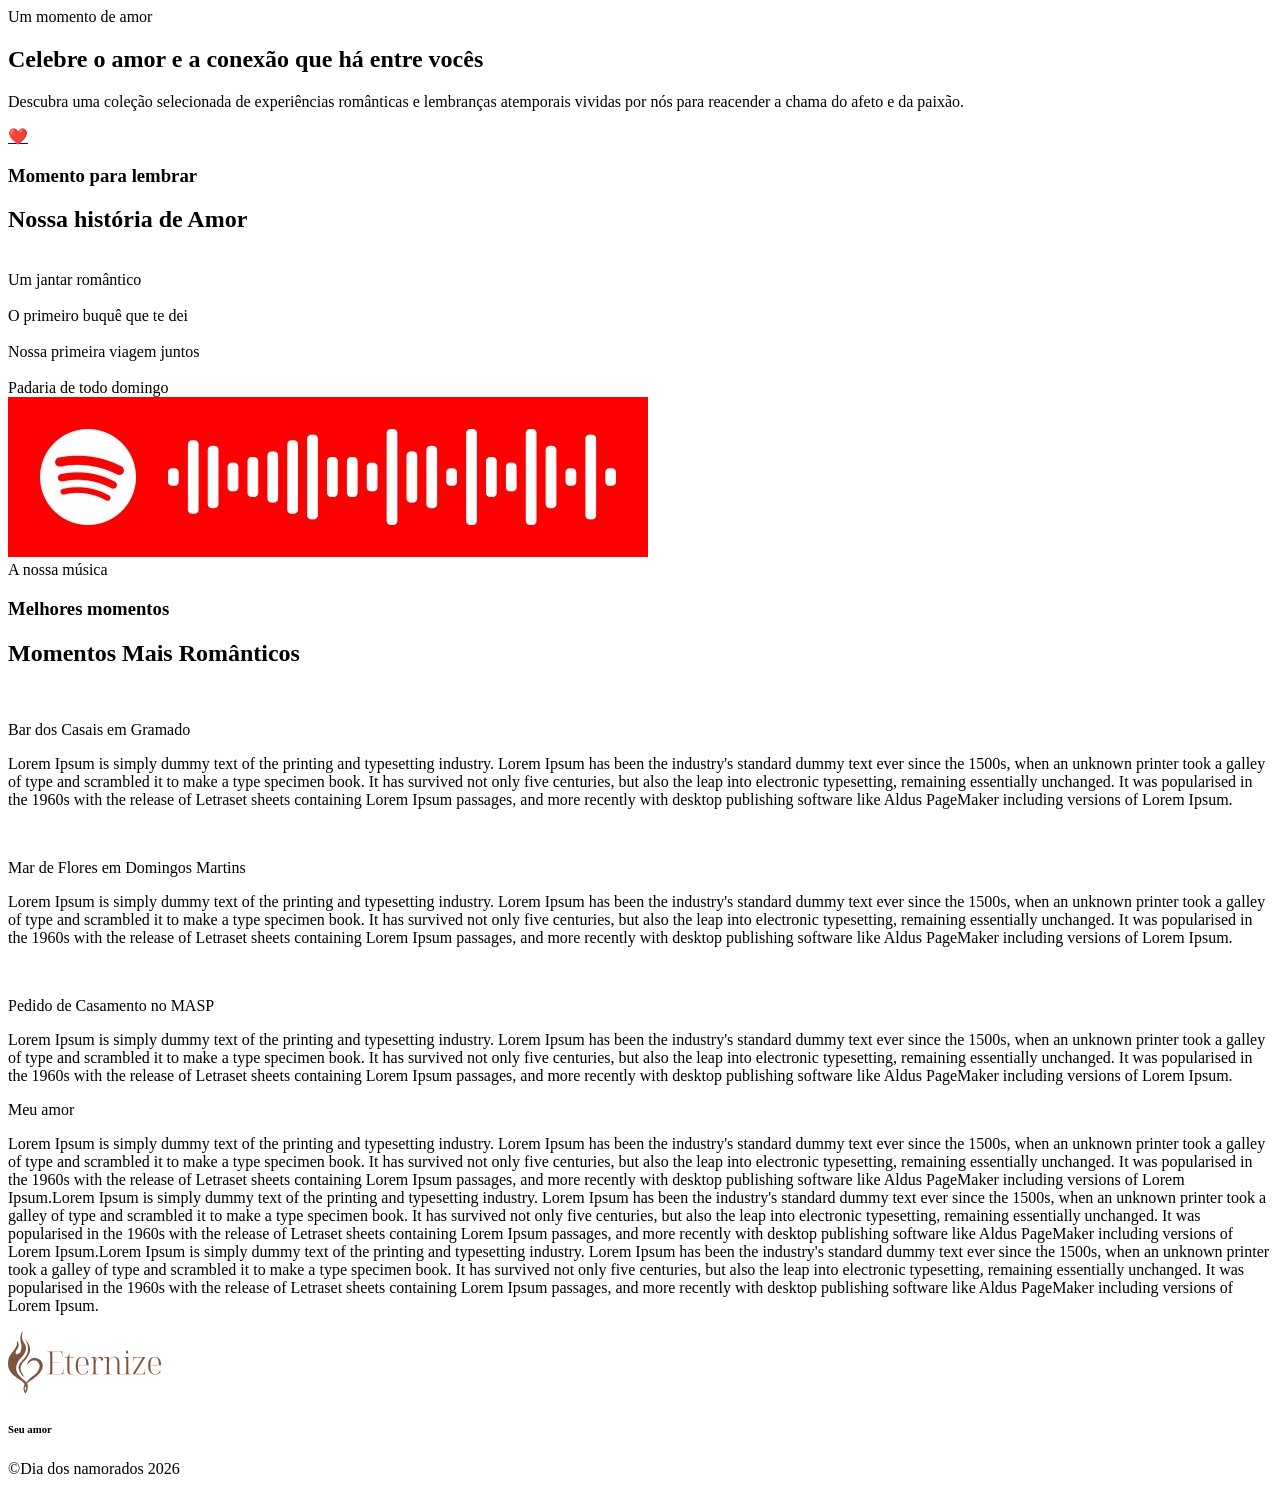
==== templates/namorados.html @ 25aa8131 "Inserção do html do primeiro template" ====
<!DOCTYPE html>
<html lang="pt-br">
<head>
    <meta charset="UTF-8">
    <meta name="viewport" content="width=device-width, initial-scale=1.0">
        <meta name="description" content="Crie homenagens digitais personalizadas com fotos, mensagens e compartilhe facilmente com quem você ama." />

    <title>Eternize</title>

    <link rel="stylesheet" href="./style.css" />

    <!-- Favicons -->
    <link rel="apple-touch-icon" sizes="180x180" href="./icon/apple-touch-icon.png" />
    <link rel="icon" type="image/png" sizes="32x32" href="./icon/favicon-32x32.png" />
    <link rel="icon" type="image/png" sizes="16x16" href="./icon/favicon-16x16.png" />
    <link rel="manifest" href="/icon/site.webmanifest" />
</head>
<body>
    <main>
        <section class="hero">
            <div class="overlay">Um momento de amor</div>
            <h1>Celebre o <span>amor</span> e a conexão que há entre vocês</h1>
            <p class="hero-subtitle">Descubra uma coleção selecionada de experiências românticas e lembranças atemporais vividas por nós para reacender a chama do afeto e da paixão.</p>
            <a href="#story">❤️</a>
        </section>

        <section class="story" id="story">
            <h3>Momento para lembrar</h3>
            <h2>Nossa história de Amor</h2>
            <div class="container">
                <div class="card">
                <div class="card-front"><img src="https://plus.unsplash.com/premium_photo-1670740581591-18fe9341931c?q=80&w=869&auto=format&fit=crop&ixlib=rb-4.1.0&ixid=M3wxMjA3fDB8MHxwaG90by1wYWdlfHx8fGVufDB8fHx8fA%3D%3D" alt=""></div>
                <div class="card-back">Um jantar romântico</div>
            </div>
        </div>
                <div class="card">
                <div class="card-front"><img src="https://images.unsplash.com/photo-1518314144686-36a36d62a13c?w=500&auto=format&fit=crop&q=60&ixlib=rb-4.1.0&ixid=M3wxMjA3fDB8MHxzZWFyY2h8MTl8fHZhbGVudGluZXMlMjBkYXl8ZW58MHwwfDB8fHww" alt=""></div>
                <div class="card-back">O primeiro buquê que te dei</div>
            </div>
                <div class="card">
                <div class="card-front"><img src="https://images.unsplash.com/photo-1517758344467-7043e91d33cd?q=80&w=870&auto=format&fit=crop&ixlib=rb-4.1.0&ixid=M3wxMjA3fDB8MHxwaG90by1wYWdlfHx8fGVufDB8fHx8fA%3D%3D" alt=""></div>
                <div class="card-back">Nossa primeira viagem juntos</div>
            </div>
                <div class="card">
                <div class="card-front"><img src="https://images.unsplash.com/photo-1484678002699-0e7dc5fa52c2?q=80&w=870&auto=format&fit=crop&ixlib=rb-4.1.0&ixid=M3wxMjA3fDB8MHxwaG90by1wYWdlfHx8fGVufDB8fHx8fA%3D%3D" alt=""></div>
                <div class="card-back">Padaria de todo domingo</div>
            </div>
                <div class="card">
                <div class="card-front"><img src="assets/spcode-1j3H54xdahpAkNI0q6S89q.jpeg""></div>
                <div class="card-back">A nossa música</div>
            </div>
        </div>
        </section>

        <section class="experienc">
            <h3>Melhores momentos</h3>
            <h2>Momentos Mais Românticos</h2>
            <div class="exp-container">
                <div class="exp-card">
                        <img src="https://images.unsplash.com/photo-1518563795073-6b72265ad862?q=80&w=765&auto=format&fit=crop&ixlib=rb-4.1.0&ixid=M3wxMjA3fDB8MHxwaG90by1wYWdlfHx8fGVufDB8fHx8fA%3D%3D" alt="" class="exp-image">
                        <p class="exp-title">Bar dos Casais em Gramado</p>
                        <p class="exp-subtitle">Lorem Ipsum is simply dummy text of the printing and typesetting industry. Lorem Ipsum has been the industry's standard dummy text ever since the 1500s, when an unknown printer took a galley of type and scrambled it to make a type specimen book. It has survived not only five centuries, but also the leap into electronic typesetting, remaining essentially unchanged. It was popularised in the 1960s with the release of Letraset sheets containing Lorem Ipsum passages, and more recently with desktop publishing software like Aldus PageMaker including versions of Lorem Ipsum.</p>
                </div>
                <div class="exp-card">
                        <img src="https://images.unsplash.com/photo-1582313490479-04da5b688601?q=80&w=870&auto=format&fit=crop&ixlib=rb-4.1.0&ixid=M3wxMjA3fDB8MHxwaG90by1wYWdlfHx8fGVufDB8fHx8fA%3D%3D" alt="" class="exp-image">
                        <p class="exp-title">Mar de Flores em Domingos Martins</p>
                        <p class="exp-subtitle">Lorem Ipsum is simply dummy text of the printing and typesetting industry. Lorem Ipsum has been the industry's standard dummy text ever since the 1500s, when an unknown printer took a galley of type and scrambled it to make a type specimen book. It has survived not only five centuries, but also the leap into electronic typesetting, remaining essentially unchanged. It was popularised in the 1960s with the release of Letraset sheets containing Lorem Ipsum passages, and more recently with desktop publishing software like Aldus PageMaker including versions of Lorem Ipsum.</p>
                </div>
                <div class="exp-card">
                        <img src="https://images.unsplash.com/photo-1516401266446-6432a8a07d41?q=80&w=870&auto=format&fit=crop&ixlib=rb-4.1.0&ixid=M3wxMjA3fDB8MHxwaG90by1wYWdlfHx8fGVufDB8fHx8fA%3D%3D" alt="" class="exp-image">
                        <p class="exp-title">Pedido de Casamento no MASP</p>
                        <p class="exp-subtitle">Lorem Ipsum is simply dummy text of the printing and typesetting industry. Lorem Ipsum has been the industry's standard dummy text ever since the 1500s, when an unknown printer took a galley of type and scrambled it to make a type specimen book. It has survived not only five centuries, but also the leap into electronic typesetting, remaining essentially unchanged. It was popularised in the 1960s with the release of Letraset sheets containing Lorem Ipsum passages, and more recently with desktop publishing software like Aldus PageMaker including versions of Lorem Ipsum.</p>
                </div>
            </div>
        </section>

        <section class="message">
            <div class="message-card">
                <div class="heart"></div>
                <p class="message-title">Meu amor </p>
                <p class="message-subtitle">Lorem Ipsum is simply dummy text of the printing and typesetting industry. Lorem Ipsum has been the industry's standard dummy text ever since the 1500s, when an unknown printer took a galley of type and scrambled it to make a type specimen book. It has survived not only five centuries, but also the leap into electronic typesetting, remaining essentially unchanged. It was popularised in the 1960s with the release of Letraset sheets containing Lorem Ipsum passages, and more recently with desktop publishing software like Aldus PageMaker including versions of Lorem Ipsum.Lorem Ipsum is simply dummy text of the printing and typesetting industry. Lorem Ipsum has been the industry's standard dummy text ever since the 1500s, when an unknown printer took a galley of type and scrambled it to make a type specimen book. It has survived not only five centuries, but also the leap into electronic typesetting, remaining essentially unchanged. It was popularised in the 1960s with the release of Letraset sheets containing Lorem Ipsum passages, and more recently with desktop publishing software like Aldus PageMaker including versions of Lorem Ipsum.Lorem Ipsum is simply dummy text of the printing and typesetting industry. Lorem Ipsum has been the industry's standard dummy text ever since the 1500s, when an unknown printer took a galley of type and scrambled it to make a type specimen book. It has survived not only five centuries, but also the leap into electronic typesetting, remaining essentially unchanged. It was popularised in the 1960s with the release of Letraset sheets containing Lorem Ipsum passages, and more recently with desktop publishing software like Aldus PageMaker including versions of Lorem Ipsum.</p>
            </div>
        </section>

        <footer>
            <img src="../assets/logo-name.svg" alt="">
            <h6>Seu amor</h6>
            <p>©Dia dos namorados 2026</p>
        </footer>
    </main>
</body>
</html>
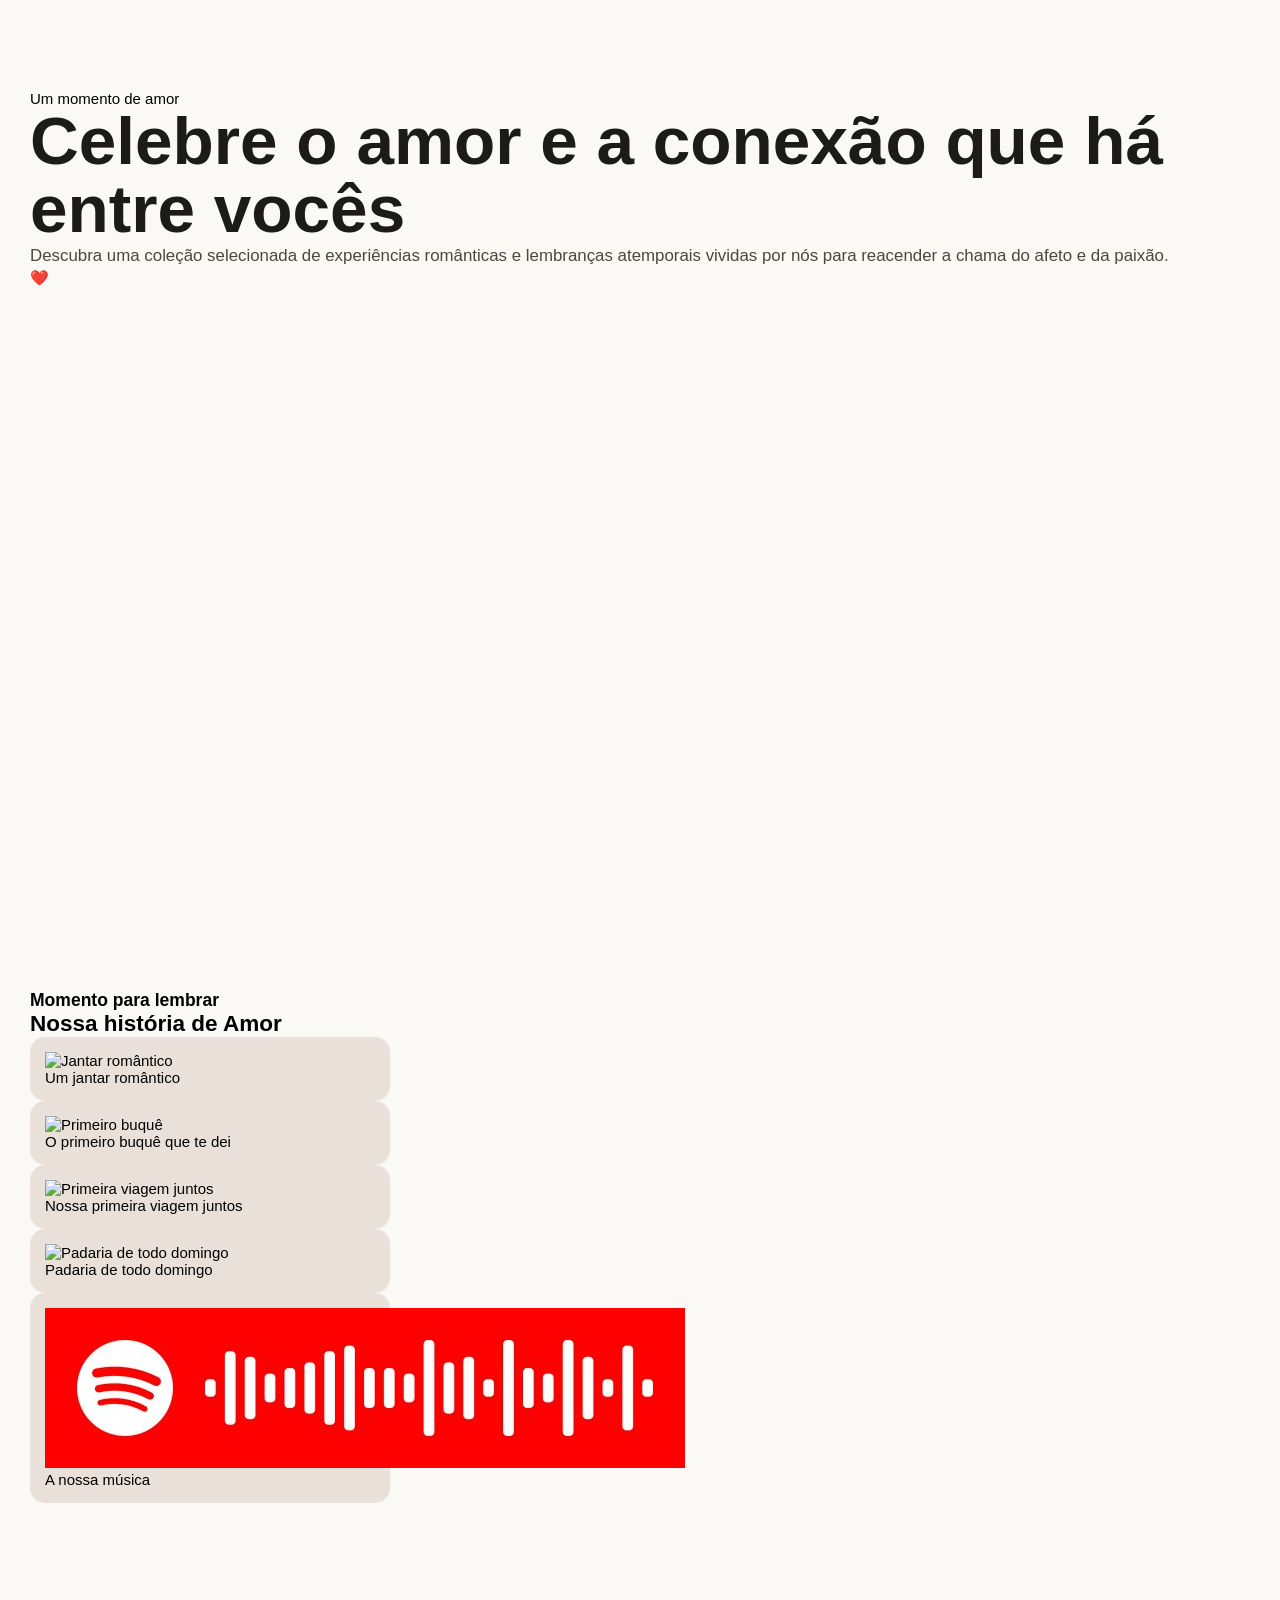
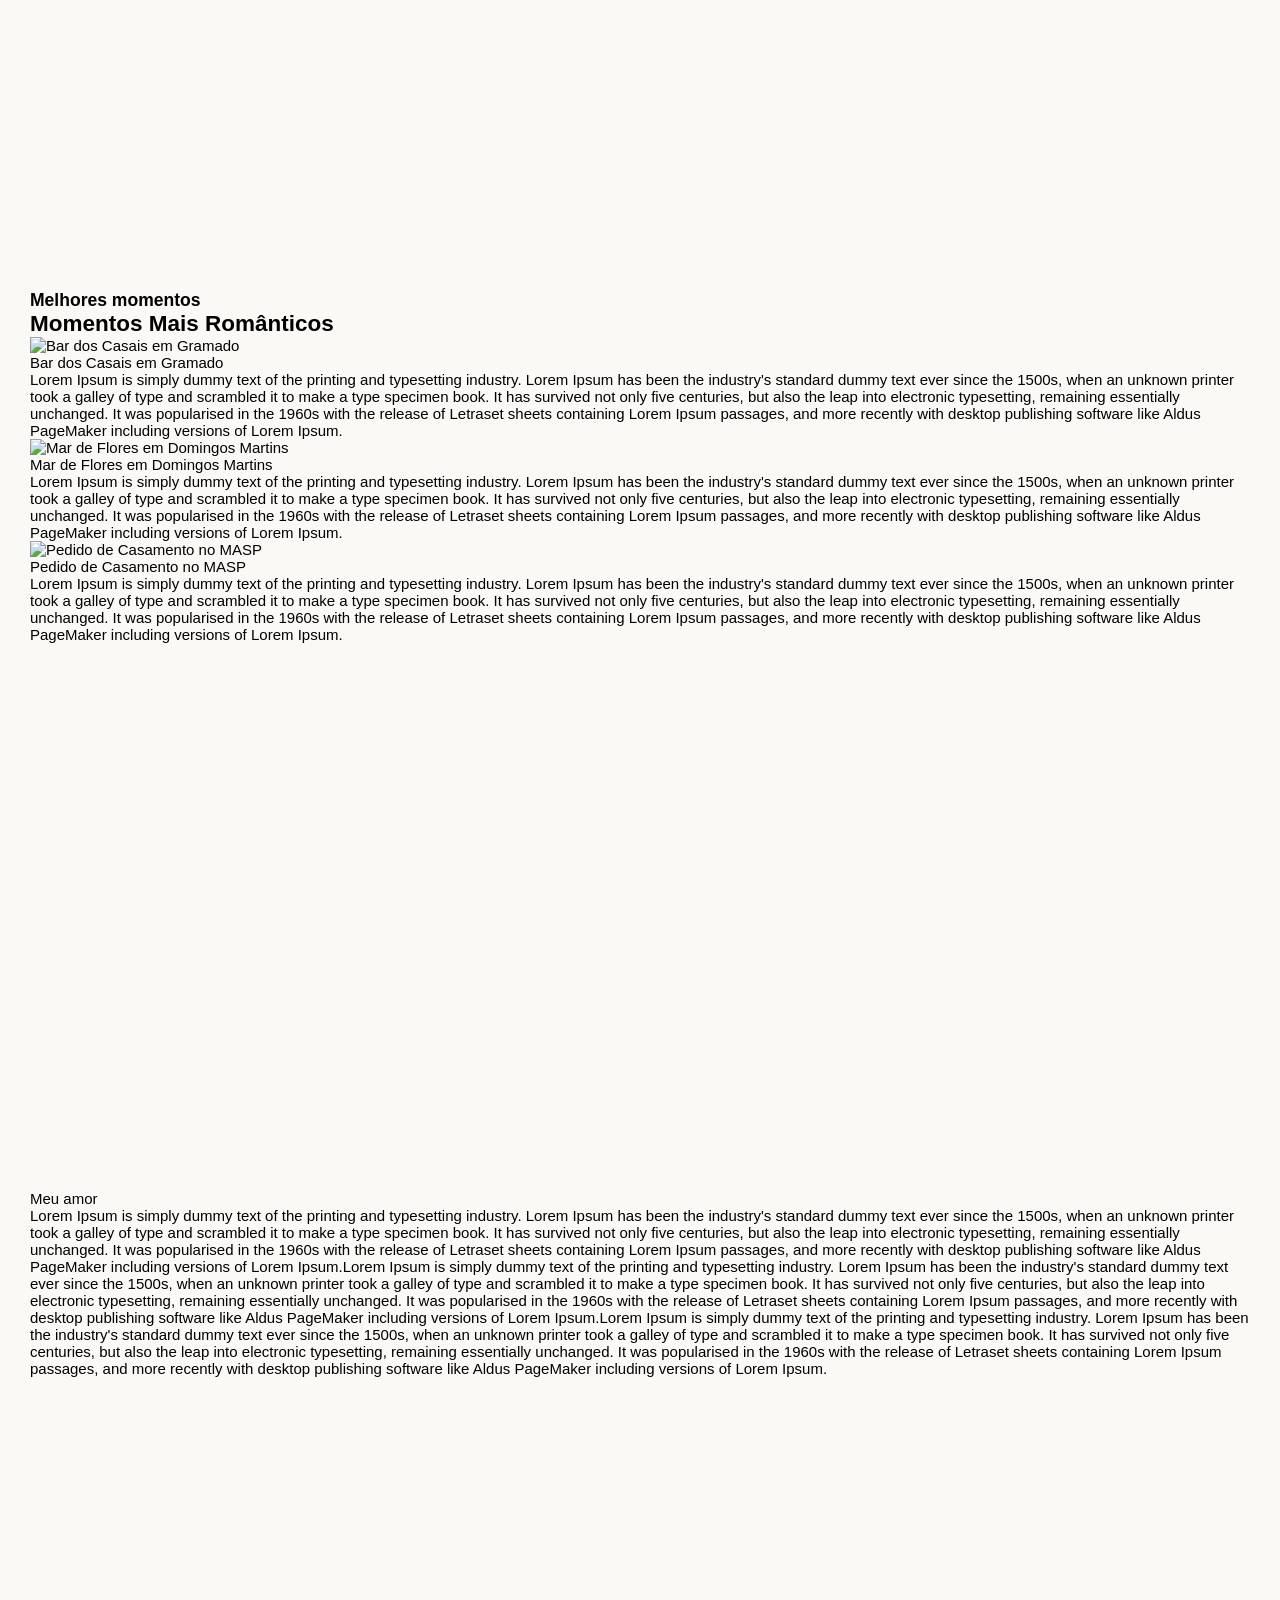
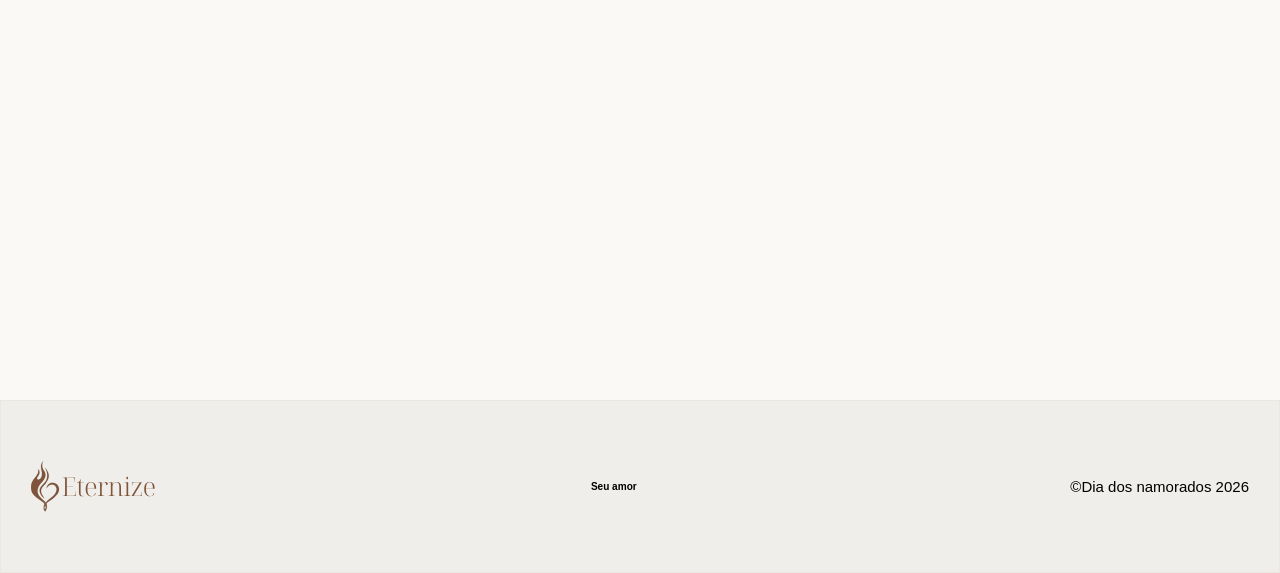
==== commit 664723ee: "Otimização do código Co-authored-by: Copilot <copilot@github.com>" ====
--- a/templates/namorados.html
+++ b/templates/namorados.html
@@ -7,13 +7,13 @@
 
     <title>Eternize</title>
 
-    <link rel="stylesheet" href="./style.css" />
+    <link rel="stylesheet" href="../style.css" />
 
     <!-- Favicons -->
-    <link rel="apple-touch-icon" sizes="180x180" href="./icon/apple-touch-icon.png" />
-    <link rel="icon" type="image/png" sizes="32x32" href="./icon/favicon-32x32.png" />
-    <link rel="icon" type="image/png" sizes="16x16" href="./icon/favicon-16x16.png" />
-    <link rel="manifest" href="/icon/site.webmanifest" />
+    <link rel="apple-touch-icon" sizes="180x180" href="../assets/icon/apple-touch-icon.png" />
+    <link rel="icon" type="image/png" sizes="32x32" href="../assets/icon/favicon-32x32.png" />
+    <link rel="icon" type="image/png" sizes="16x16" href="../assets/icon/favicon-16x16.png" />
+    <link rel="manifest" href="../assets/icon/site.webmanifest" />
 </head>
 <body>
     <main>
@@ -29,45 +29,45 @@
             <h2>Nossa história de Amor</h2>
             <div class="container">
                 <div class="card">
-                <div class="card-front"><img src="https://plus.unsplash.com/premium_photo-1670740581591-18fe9341931c?q=80&w=869&auto=format&fit=crop&ixlib=rb-4.1.0&ixid=M3wxMjA3fDB8MHxwaG90by1wYWdlfHx8fGVufDB8fHx8fA%3D%3D" alt=""></div>
+                <div class="card-front"><img src="https://plus.unsplash.com/premium_photo-1670740581591-18fe9341931c?q=80&w=869&auto=format&fit=crop&ixlib=rb-4.1.0&ixid=M3wxMjA3fDB8MHxwaG90by1wYWdlfHx8fGVufDB8fHx8fA%3D%3D" alt="Jantar romântico"></div>
                 <div class="card-back">Um jantar romântico</div>
             </div>
         </div>
                 <div class="card">
-                <div class="card-front"><img src="https://images.unsplash.com/photo-1518314144686-36a36d62a13c?w=500&auto=format&fit=crop&q=60&ixlib=rb-4.1.0&ixid=M3wxMjA3fDB8MHxzZWFyY2h8MTl8fHZhbGVudGluZXMlMjBkYXl8ZW58MHwwfDB8fHww" alt=""></div>
+                <div class="card-front"><img src="https://images.unsplash.com/photo-1518314144686-36a36d62a13c?w=500&auto=format&fit=crop&q=60&ixlib=rb-4.1.0&ixid=M3wxMjA3fDB8MHxzZWFyY2h8MTl8fHZhbGVudGluZXMlMjBkYXl8ZW58MHwwfDB8fHww" alt="Primeiro buquê"></div>
                 <div class="card-back">O primeiro buquê que te dei</div>
             </div>
                 <div class="card">
-                <div class="card-front"><img src="https://images.unsplash.com/photo-1517758344467-7043e91d33cd?q=80&w=870&auto=format&fit=crop&ixlib=rb-4.1.0&ixid=M3wxMjA3fDB8MHxwaG90by1wYWdlfHx8fGVufDB8fHx8fA%3D%3D" alt=""></div>
+                <div class="card-front"><img src="https://images.unsplash.com/photo-1517758344467-7043e91d33cd?q=80&w=870&auto=format&fit=crop&ixlib=rb-4.1.0&ixid=M3wxMjA3fDB8MHxwaG90by1wYWdlfHx8fGVufDB8fHx8fA%3D%3D" alt="Primeira viagem juntos"></div>
                 <div class="card-back">Nossa primeira viagem juntos</div>
             </div>
                 <div class="card">
-                <div class="card-front"><img src="https://images.unsplash.com/photo-1484678002699-0e7dc5fa52c2?q=80&w=870&auto=format&fit=crop&ixlib=rb-4.1.0&ixid=M3wxMjA3fDB8MHxwaG90by1wYWdlfHx8fGVufDB8fHx8fA%3D%3D" alt=""></div>
+                <div class="card-front"><img src="https://images.unsplash.com/photo-1484678002699-0e7dc5fa52c2?q=80&w=870&auto=format&fit=crop&ixlib=rb-4.1.0&ixid=M3wxMjA3fDB8MHxwaG90by1wYWdlfHx8fGVufDB8fHx8fA%3D%3D" alt="Padaria de todo domingo"></div>
                 <div class="card-back">Padaria de todo domingo</div>
             </div>
                 <div class="card">
-                <div class="card-front"><img src="assets/spcode-1j3H54xdahpAkNI0q6S89q.jpeg""></div>
+                <div class="card-front"><img src="assets/spcode-1j3H54xdahpAkNI0q6S89q.jpeg" alt="Nossa música"></div>
                 <div class="card-back">A nossa música</div>
             </div>
         </div>
         </section>
 
-        <section class="experienc">
+        <section class="experience">
             <h3>Melhores momentos</h3>
             <h2>Momentos Mais Românticos</h2>
             <div class="exp-container">
                 <div class="exp-card">
-                        <img src="https://images.unsplash.com/photo-1518563795073-6b72265ad862?q=80&w=765&auto=format&fit=crop&ixlib=rb-4.1.0&ixid=M3wxMjA3fDB8MHxwaG90by1wYWdlfHx8fGVufDB8fHx8fA%3D%3D" alt="" class="exp-image">
+                        <img src="https://images.unsplash.com/photo-1518563795073-6b72265ad862?q=80&w=765&auto=format&fit=crop&ixlib=rb-4.1.0&ixid=M3wxMjA3fDB8MHxwaG90by1wYWdlfHx8fGVufDB8fHx8fA%3D%3D" alt="Bar dos Casais em Gramado" class="exp-image">
                         <p class="exp-title">Bar dos Casais em Gramado</p>
                         <p class="exp-subtitle">Lorem Ipsum is simply dummy text of the printing and typesetting industry. Lorem Ipsum has been the industry's standard dummy text ever since the 1500s, when an unknown printer took a galley of type and scrambled it to make a type specimen book. It has survived not only five centuries, but also the leap into electronic typesetting, remaining essentially unchanged. It was popularised in the 1960s with the release of Letraset sheets containing Lorem Ipsum passages, and more recently with desktop publishing software like Aldus PageMaker including versions of Lorem Ipsum.</p>
                 </div>
                 <div class="exp-card">
-                        <img src="https://images.unsplash.com/photo-1582313490479-04da5b688601?q=80&w=870&auto=format&fit=crop&ixlib=rb-4.1.0&ixid=M3wxMjA3fDB8MHxwaG90by1wYWdlfHx8fGVufDB8fHx8fA%3D%3D" alt="" class="exp-image">
+                        <img src="https://images.unsplash.com/photo-1582313490479-04da5b688601?q=80&w=870&auto=format&fit=crop&ixlib=rb-4.1.0&ixid=M3wxMjA3fDB8MHxwaG90by1wYWdlfHx8fGVufDB8fHx8fA%3D%3D" alt="Mar de Flores em Domingos Martins" class="exp-image">
                         <p class="exp-title">Mar de Flores em Domingos Martins</p>
                         <p class="exp-subtitle">Lorem Ipsum is simply dummy text of the printing and typesetting industry. Lorem Ipsum has been the industry's standard dummy text ever since the 1500s, when an unknown printer took a galley of type and scrambled it to make a type specimen book. It has survived not only five centuries, but also the leap into electronic typesetting, remaining essentially unchanged. It was popularised in the 1960s with the release of Letraset sheets containing Lorem Ipsum passages, and more recently with desktop publishing software like Aldus PageMaker including versions of Lorem Ipsum.</p>
                 </div>
                 <div class="exp-card">
-                        <img src="https://images.unsplash.com/photo-1516401266446-6432a8a07d41?q=80&w=870&auto=format&fit=crop&ixlib=rb-4.1.0&ixid=M3wxMjA3fDB8MHxwaG90by1wYWdlfHx8fGVufDB8fHx8fA%3D%3D" alt="" class="exp-image">
+                        <img src="https://images.unsplash.com/photo-1516401266446-6432a8a07d41?q=80&w=870&auto=format&fit=crop&ixlib=rb-4.1.0&ixid=M3wxMjA3fDB8MHxwaG90by1wYWdlfHx8fGVufDB8fHx8fA%3D%3D" alt="Pedido de Casamento no MASP" class="exp-image">
                         <p class="exp-title">Pedido de Casamento no MASP</p>
                         <p class="exp-subtitle">Lorem Ipsum is simply dummy text of the printing and typesetting industry. Lorem Ipsum has been the industry's standard dummy text ever since the 1500s, when an unknown printer took a galley of type and scrambled it to make a type specimen book. It has survived not only five centuries, but also the leap into electronic typesetting, remaining essentially unchanged. It was popularised in the 1960s with the release of Letraset sheets containing Lorem Ipsum passages, and more recently with desktop publishing software like Aldus PageMaker including versions of Lorem Ipsum.</p>
                 </div>
@@ -83,7 +83,7 @@
         </section>
 
         <footer>
-            <img src="../assets/logo-name.svg" alt="">
+            <img src="../assets/logo-name.svg" alt="Logo Eternize">
             <h6>Seu amor</h6>
             <p>©Dia dos namorados 2026</p>
         </footer>
--- a/style.css
+++ b/style.css
@@ -0,0 +1,802 @@
+:root {
+  --bg: #fbf9f5;
+  --assent-color: #80543b;
+  --title-font-family: "Noto Serif", sans-serif;
+}
+
+* {
+  margin: 0;
+  padding: 0;
+  box-sizing: border-box;
+  text-decoration: none;
+  scroll-behavior: smooth;
+  overscroll-behavior: none;
+  scrollbar-width: thin;
+  scrollbar-color: var(--assent-color) var(--bg);
+}
+
+::-webkit-scrollbar-track {
+  background: var(--bg);
+}
+
+::-webkit-scrollbar-thumb {
+  background: var(--assent-color);
+  border-radius: 8px;
+}
+
+body {
+  background: var(--bg);
+  font-family: "Plus Jakarta Sans", sans-serif;
+  font-weight: 400;
+  max-width: 1440px;
+  margin: 0 auto;
+  overflow-x: clip;
+}
+
+header {
+  width: 100vw;
+  height: fit-content;
+  display: flex;
+  justify-content: space-between;
+  align-items: center;
+  padding: 0.5rem 2rem;
+  background: rgba(251, 249, 245, 0.8);
+  backdrop-filter: blur(24px);
+  position: fixed;
+  top: 0;
+  left: 0;
+  z-index: 999;
+}
+
+header img {
+  width: auto;
+  height: 100%;
+}
+
+nav,
+nav ul {
+  display: flex;
+  list-style: none;
+  width: fit-content;
+  justify-content: space-between;
+  align-items: center;
+  gap: 2rem;
+}
+
+.nav-links a {
+  font-family: var(--title-font-family);
+  font-size: 1rem;
+  color: #78716c;
+  text-align: center;
+}
+
+.cta {
+  display: flex;
+  align-items: center;
+  justify-content: center;
+  text-align: center;
+  padding: 0.75rem 2rem;
+  gap: 0.5rem;
+  color: #fff;
+  font-size: 0.875rem;
+  background: var(--assent-color);
+  border-radius: 99px;
+}
+
+section {
+  width: 100%;
+  min-height: fit-content;
+  height: 100vh;
+  padding: 6rem 2rem 4rem;
+}
+
+#hero {
+  display: flex;
+  flex-wrap: wrap;
+  justify-content: center;
+  align-items: center;
+  padding: 6rem;
+}
+
+.left-content,
+.right-content {
+  width: 100%;
+  max-width: 35rem;
+  height: fit-content;
+}
+
+.left-content {
+  display: flex;
+  flex-direction: column;
+  gap: 1.5rem;
+  text-wrap: wrap;
+}
+
+.hero-detail {
+  font-size: 0.75rem;
+  letter-spacing: 2.4px;
+  color: var(--assent-color);
+  text-transform: uppercase;
+  width: 100%;
+}
+
+h1 {
+  font-family: var(--title-font-family);
+  font-size: 4.5rem;
+  line-height: 4.5rem;
+  color: #1b1c1a;
+}
+
+.hero-subtitle {
+  font-size: 1.125rem;
+  color: #50453b;
+  line-height: 1.831rem;
+}
+
+.buttons {
+  width: 100%;
+  height: fit-content;
+  display: flex;
+  flex-wrap: wrap;
+  gap: 1rem;
+  padding-top: 1rem;
+}
+
+.hero-templates-button {
+  width: 100%;
+  max-width: 15.375rem;
+  height: fit-content;
+  display: flex;
+  justify-content: center;
+  align-items: center;
+  background: var(--assent-color);
+  color: #fff;
+  text-wrap: nowrap;
+  font-size: 1rem;
+  letter-spacing: 0.8px;
+  border-radius: 99px;
+  padding: 1.2rem 2rem;
+}
+
+.hero-exemple-button {
+  padding: 1.2rem 2rem;
+  width: 100%;
+  max-width: 15.375rem;
+  height: fit-content;
+  display: flex;
+  justify-content: center;
+  align-items: center;
+  gap: 0.5rem;
+  text-decoration: underline;
+  text-underline-offset: 0.3rem;
+  color: var(--assent-color);
+}
+
+.right-content {
+  display: flex;
+  flex-direction: column;
+  aspect-ratio: 31 / 36;
+}
+
+.circle {
+  background: transparent;
+  border-radius: 50%;
+  width: 12rem;
+  aspect-ratio: 1 / 1;
+  border: solid 2px rgba(212, 196, 183, 0.3);
+  margin-bottom: -10.2rem;
+  margin-left: 24rem;
+  z-index: 12;
+}
+
+.right-content img {
+  width: 100%;
+  height: auto;
+  aspect-ratio: 31 / 36;
+  object-fit: cover;
+  border: solid 0.875rem #fff;
+  border-radius: 1rem;
+  box-shadow: 0.8rem 0.8rem 0 0 #efeeea;
+}
+
+.phrase-container {
+  background: rgba(255, 255, 255, 0.6);
+  backdrop-filter: blur(12px);
+  border-radius: 0.875rem;
+  padding: 1rem 2.5rem 1rem 1rem;
+  width: fit-content;
+  height: fit-content;
+  z-index: 10;
+  margin-top: -11rem;
+  margin-left: 2rem;
+}
+
+.phrase {
+  font-family: var(--title-font-family);
+  color: #1b1c1a;
+  font-size: 1.125rem;
+  line-height: 1.75rem;
+  width: 100%;
+  max-width: 220px;
+  text-wrap: wrap;
+}
+
+/* Seção Processo */
+#how {
+  display: flex;
+  flex-direction: column;
+  justify-content: center;
+  align-items: center;
+  text-align: center;
+  gap: 1.5rem;
+  background: #f5f3ef;
+}
+
+#how h2 {
+  font-family: var(--title-font-family);
+  font-size: 3rem;
+  font-weight: 400;
+  color: #1b1c1a;
+  width: 100%;
+  flex-wrap: wrap;
+}
+
+.horizontal-line {
+  width: 12rem;
+  height: 1px;
+  background: linear-gradient(
+    rgba(212, 196, 183, 0) 0%,
+    #d4c4b7 50%,
+    rgba(212, 196, 183, 0) 100%
+  );
+}
+
+.how-subtitle {
+  width: 100%;
+  max-width: 576px;
+  font-size: 1rem;
+  color: #50453b;
+  line-height: 1.5rem;
+}
+
+.card-container {
+  width: 100%;
+  height: fit-content;
+  padding-top: 4.5rem;
+  display: flex;
+  flex-direction: row;
+  align-items: center;
+  flex-wrap: wrap;
+  gap: 1.5rem;
+  justify-content: center;
+}
+
+.card {
+  width: 100%;
+  max-width: 24rem;
+  display: flex;
+  flex-direction: column;
+  padding: 1rem;
+  border-radius: 1rem;
+  background: rgba(128, 84, 59, 0.15);
+  text-align: start;
+}
+
+.card-number {
+  width: 100%;
+  font-family: var(--title-font-family);
+  font-size: 4rem;
+  line-height: 4.5rem;
+  color: rgba(128, 84, 59, 0.1);
+  text-decoration: underline;
+}
+
+.card-title {
+  width: 100%;
+  text-wrap: wrap;
+  padding-bottom: 1rem;
+  font-size: 1.5rem;
+  color: #1b1c1a;
+}
+
+.card-subtitle {
+  color: #50453b;
+  font-size: 1rem;
+  line-height: 1.625rem;
+}
+
+/* Seção Templates */
+#templates {
+  display: flex;
+  flex-direction: column;
+  gap: 6rem;
+  text-align: center;
+}
+
+#templates h2 {
+  color: #1b1c1a;
+  font-weight: 400;
+  font-family: var(--title-font-family);
+  font-size: 3rem;
+}
+
+.grid-container {
+  display: flex;
+  gap: 1.5rem;
+  row-gap: 3rem;
+  flex-wrap: wrap;
+  align-items: center;
+  justify-content: center;
+  width: 100%;
+  height: fit-content;
+}
+
+.grid-item {
+  display: flex;
+  flex-direction: column-reverse;
+  gap: 0.5rem;
+}
+
+.grid-item img {
+  width: 100%;
+  max-width: 400px;
+  height: auto;
+  aspect-ratio: 16 / 9;
+  object-fit: cover;
+}
+
+.grid-title {
+  font-size: 1.5rem;
+  color: #1b1c1a;
+}
+
+/* Seção Preços */
+#price {
+  display: flex;
+  flex-direction: column;
+  justify-content: center;
+  align-items: center;
+  gap: 1.5rem;
+}
+
+#price h2 {
+  color: #1b1c1a;
+  font-family: var(--title-font-family);
+  font-size: 2.25rem;
+  font-weight: 400;
+  padding-bottom: 2.5rem;
+  text-align: center;
+  width: 100%;
+  text-wrap: wrap;
+}
+
+.card-price {
+  display: flex;
+  flex-direction: column;
+  align-items: center;
+  background: #fff;
+  height: fit-content;
+  min-width: fit-content;
+  width: 100%;
+  max-width: 384px;
+  padding: 2rem 1.5rem;
+  border-radius: 1.5rem;
+  border: solid 2px rgba(216, 160, 131, 0.3);
+  gap: 2rem;
+}
+
+.card-price-title {
+  font-size: 0.75rem;
+  letter-spacing: 0.075rem;
+  text-align: center;
+  color: #50453b;
+  flex-wrap: wrap;
+  width: 100%;
+  text-transform: uppercase;
+}
+
+.card-price-price {
+  text-align: center;
+  font-family: var(--title-font-family);
+  font-weight: 400;
+  color: #1b1c1a;
+  font-size: 2.25rem;
+  text-wrap: nowrap;
+  width: 100%;
+}
+
+.card-price ul {
+  display: flex;
+  flex-direction: column;
+  gap: 1.5rem;
+  height: fit-content;
+  width: 100%;
+  list-style: none;
+}
+
+.card-price ul li {
+  display: flex;
+  align-items: center;
+  gap: 0.5rem;
+  width: 100%;
+  font-size: 0.75rem;
+  line-height: 1.25rem;
+  color: #50453b;
+}
+
+.card-price ul li b {
+  color: #1b1c1a;
+}
+
+.fa-check {
+  color: var(--assent-color);
+  font-size: 0.875rem;
+}
+
+.card-price-btn {
+  text-transform: uppercase;
+  margin-top: -0.5rem;
+  background: var(--assent-color);
+  padding: 1rem 2rem;
+  text-align: center;
+  border-radius: 99px;
+  color: #fff;
+  font-size: 0.875rem;
+  letter-spacing: 0.0875rem;
+  text-wrap: nowrap;
+  font-weight: 400;
+}
+
+.price-subtitle {
+  width: 100%;
+  height: fit-content;
+  display: flex;
+  flex-direction: column;
+  justify-content: center;
+  align-items: center;
+  flex-wrap: nowrap;
+}
+
+.price-pay {
+  background: var(--bg);
+  color: #50453b;
+  text-align: center;
+  text-wrap: wrap;
+  width: fit-content;
+  max-width: calc(300px + 1rem);
+  line-height: 1.25rem;
+  font-size: 0.875rem;
+  letter-spacing: 0.0875rem;
+  padding: 0 0.5rem;
+  z-index: 1;
+}
+
+.price-line {
+  margin-top: -0.6rem;
+  width: 100%;
+  height: 2px;
+  background: rgba(128, 84, 59, 0.2);
+}
+
+/* Seção CTA */
+#call-to-action {
+  display: flex;
+  flex-direction: column;
+  justify-content: center;
+  align-items: center;
+}
+
+.card-call {
+  width: 100%;
+  max-width: 1024px;
+  padding: 6rem;
+  display: flex;
+  flex-direction: column;
+  justify-content: center;
+  align-items: center;
+  text-align: center;
+  gap: 2rem;
+  color: #fff;
+  border-radius: 3rem;
+  background: linear-gradient(154deg, var(--assent-color) 0%, #d8a083 100%);
+}
+
+.card-call img {
+  width: 2.625rem;
+  height: auto;
+}
+
+.card-call-title {
+  font-family: var(--title-font-family);
+  font-size: 3.75rem;
+  line-height: 3.75rem;
+}
+
+.detail-call {
+  font-size: 1.125rem;
+  line-height: 1.75rem;
+}
+
+.btn-call {
+  width: 100%;
+  max-width: 274px;
+  height: fit-content;
+  font-size: 1rem;
+  color: var(--assent-color);
+  letter-spacing: 0.05rem;
+  padding: 1.25rem 3rem;
+  background: #fff;
+  border-radius: 99px;
+}
+
+footer {
+  display: flex;
+  justify-content: space-between;
+  align-items: center;
+  padding: 4rem 2rem;
+  width: 100vw;
+  justify-content: space-between;
+  gap: 3rem;
+  border: solid 1px rgba(212, 196, 183, 0.2);
+  background: #efeeea;
+}
+
+footer img {
+  width: auto;
+  height: 3.4rem;
+}
+
+footer ul {
+  display: flex;
+  justify-content: center;
+  align-items: center;
+  flex-wrap: wrap;
+  width: fit-content;
+  max-width: 520px;
+  gap: 2rem;
+  list-style: none;
+}
+
+footer ul li {
+  color: #57534e;
+  text-wrap: nowrap;
+  font-size: 0.75rem;
+  letter-spacing: 0.075rem;
+  text-decoration: underline;
+  text-transform: uppercase;
+}
+
+.copyright {
+  font-size: 0.75rem;
+  letter-spacing: 0.075rem;
+  line-height: 1rem;
+  color: #57534e;
+  text-align: center;
+}
+
+/* EFEITOS */
+.nav-links .active {
+  color: var(--assent-color);
+  text-decoration: underline;
+  text-underline-offset: 0.5rem;
+  transition: 0.7s ease;
+}
+
+/* Menu Mobile */
+#menu-hamburguer,
+#menu-content {
+  display: none;
+}
+
+/* Responsividade */
+/* Mobile */
+@media (max-width: 767px) {
+  section,
+  #hero,
+  #skills {
+    padding: 8rem 1.5rem 3rem;
+  }
+
+  .nav-links,
+  header .cta,
+  .right-content {
+    display: none;
+  }
+
+  #menu-hamburguer {
+    display: flex;
+    width: auto;
+    height: 100%;
+    background: transparent;
+    border: none;
+    color: var(--assent-color);
+    font-size: 2.25rem;
+  }
+
+  #menu-content {
+    background: var(--bg);
+    z-index: 100;
+    position: fixed;
+    right: 0;
+    top: 5rem;
+    display: none;
+    height: fit-content;
+    width: 40%;
+    flex-direction: column;
+    gap: 1.5rem;
+    padding: 1rem;
+    justify-content: center;
+    align-items: center;
+  }
+
+  #menu-content .nav-links {
+    display: flex;
+    justify-content: center;
+    align-items: center;
+    flex-direction: column;
+    list-style: none;
+    text-align: center;
+    gap: 0.5rem;
+  }
+
+  #menu-content .cta {
+    display: block;
+    width: 100%;
+    padding: 0.75rem 1rem;
+    border-radius: 16px;
+    display: flex;
+    justify-content: center;
+    align-items: center;
+    font-size: 11px;
+  }
+
+  h1 {
+    font-size: 2.8rem;
+    line-height: 3rem;
+  }
+
+  .buttons {
+    justify-content: center;
+    align-items: center;
+  }
+
+  h2,
+  #templates h2,
+  #how h2 {
+    font-size: 1.8rem;
+    line-height: 2rem;
+  }
+
+  .price-pay {
+    width: 12rem;
+  }
+
+  .card-call {
+    padding: 1.5rem;
+  }
+
+  footer {
+    padding: 1.5rem;
+    gap: 0.5rem;
+  }
+
+  footer img {
+    display: none;
+  }
+
+  footer ul {
+    width: 50%;
+    gap: 0.5rem;
+  }
+
+  footer ul li {
+    font-size: 0.625rem;
+  }
+}
+
+/* Tablet */
+@media (min-width: 768px) and (max-width: 1023px) {
+  header .cta {
+    font-size: 0.75rem;
+    padding: 0.875rem 1rem;
+  }
+
+  .nav-links li a {
+    text-align: center;
+  }
+
+  header,
+  .nav-links {
+    gap: 1rem;
+  }
+}
+
+/* Ajuste específico para a nav bar não quebrar na parte dos links */
+@media (max-width: 784px) {
+  .nav-links,
+  header .cta {
+    display: none;
+  }
+
+  #menu-hamburguer {
+    display: flex;
+    width: auto;
+    height: 100%;
+    background: transparent;
+    border: none;
+    color: var(--assent-color);
+    font-size: 2.25rem;
+  }
+
+  #menu-content {
+    background: var(--bg);
+    z-index: 100;
+    position: fixed;
+    right: 0;
+    top: 5rem;
+    display: none;
+    height: fit-content;
+    width: 40%;
+    flex-direction: column;
+    gap: 1.5rem;
+    padding: 1rem;
+    justify-content: center;
+    align-items: center;
+  }
+
+  #menu-content .nav-links {
+    display: flex;
+    justify-content: center;
+    align-items: center;
+    flex-direction: column;
+    list-style: none;
+    text-align: center;
+    gap: 0.5rem;
+  }
+
+  #menu-content .cta {
+    display: block;
+    width: 100%;
+    padding: 0.75rem 1rem;
+    border-radius: 16px;
+    display: flex;
+    justify-content: center;
+    align-items: center;
+    font-size: 11px;
+  }
+}
+
+/* Ajustes de Fontes */
+@media (min-width: 320px) {
+  :root {
+    font-size: 11px;
+  }
+}
+@media (min-width: 275px) {
+  :root {
+    font-size: 12px;
+  }
+}
+@media (min-width: 425px) {
+  :root {
+    font-size: 13px;
+  }
+}
+@media (min-width: 768px) {
+  :root {
+    font-size: 14px;
+  }
+}
+@media (min-width: 1024px) {
+  :root {
+    font-size: 15px;
+  }
+}
+@media (min-width: 1440px) {
+  :root {
+    font-size: 16px;
+  }
+  body {
+    max-width: 1440px;
+  }
+}
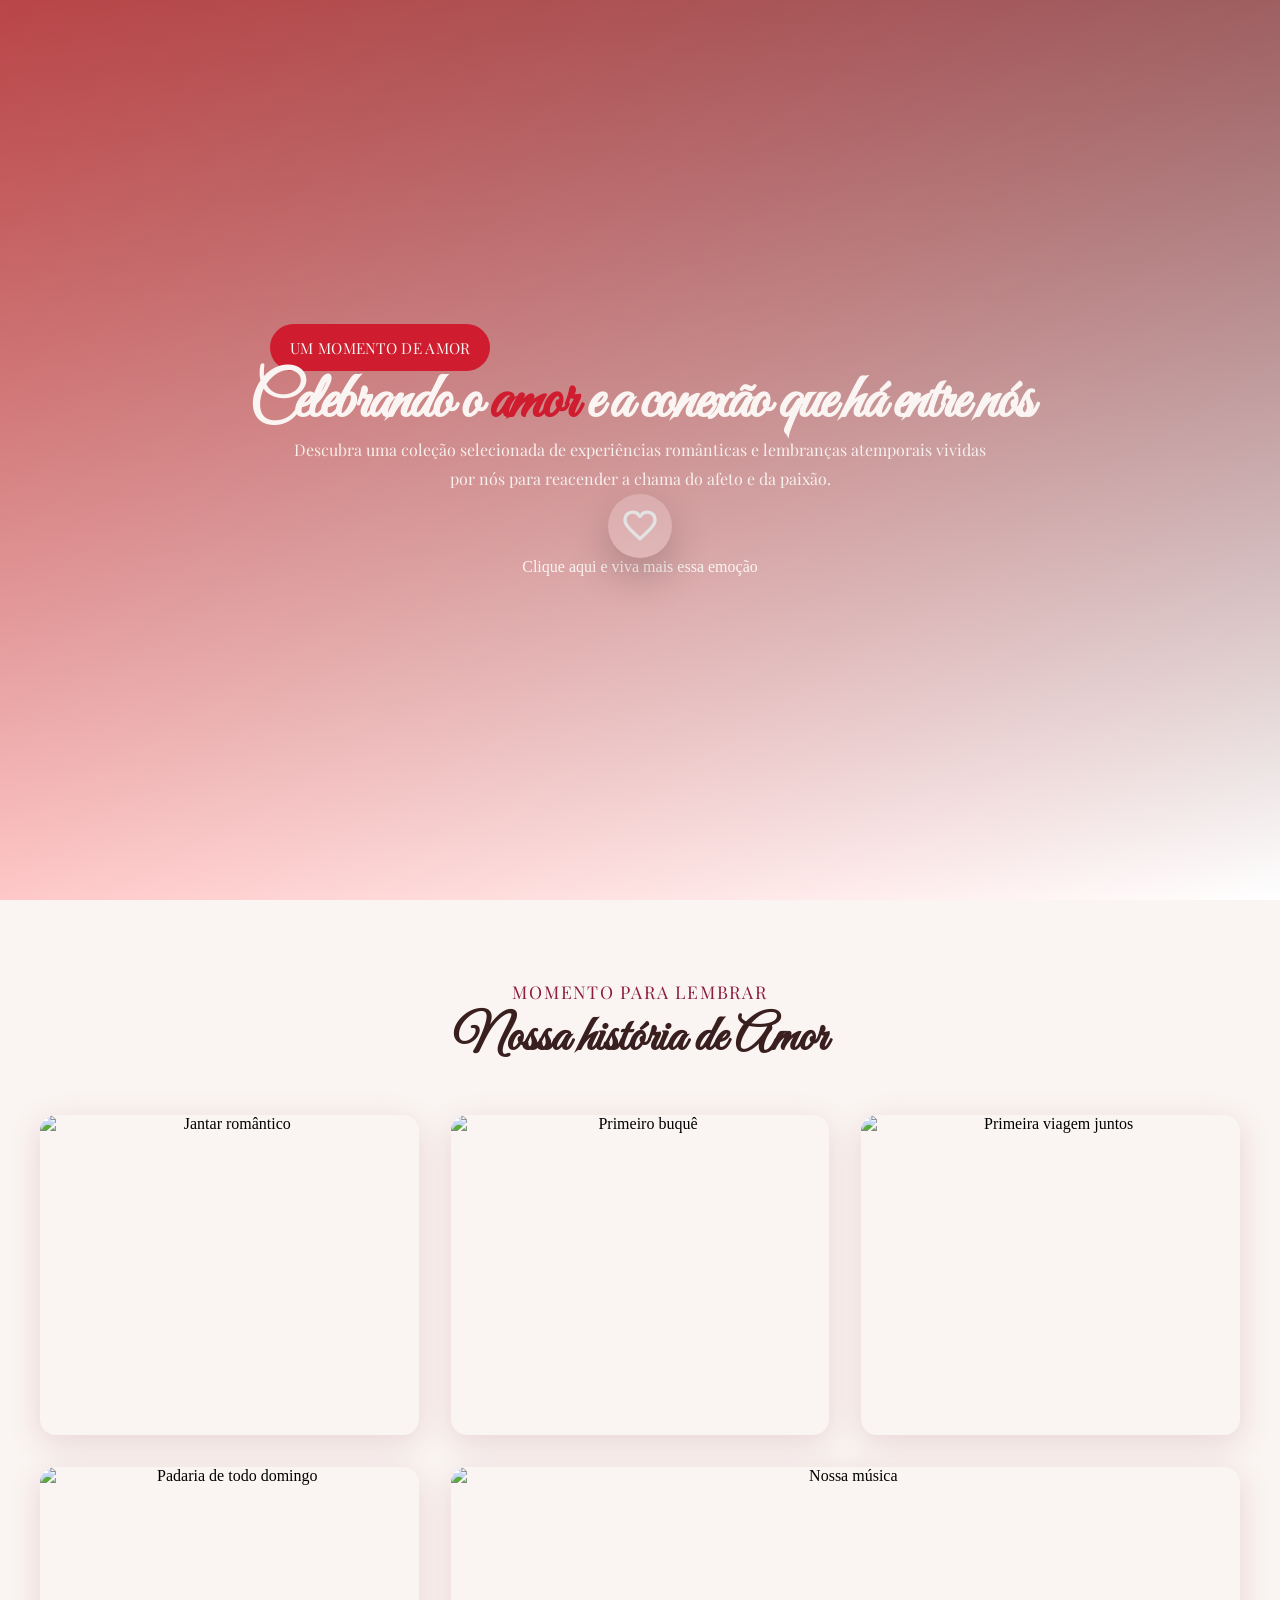
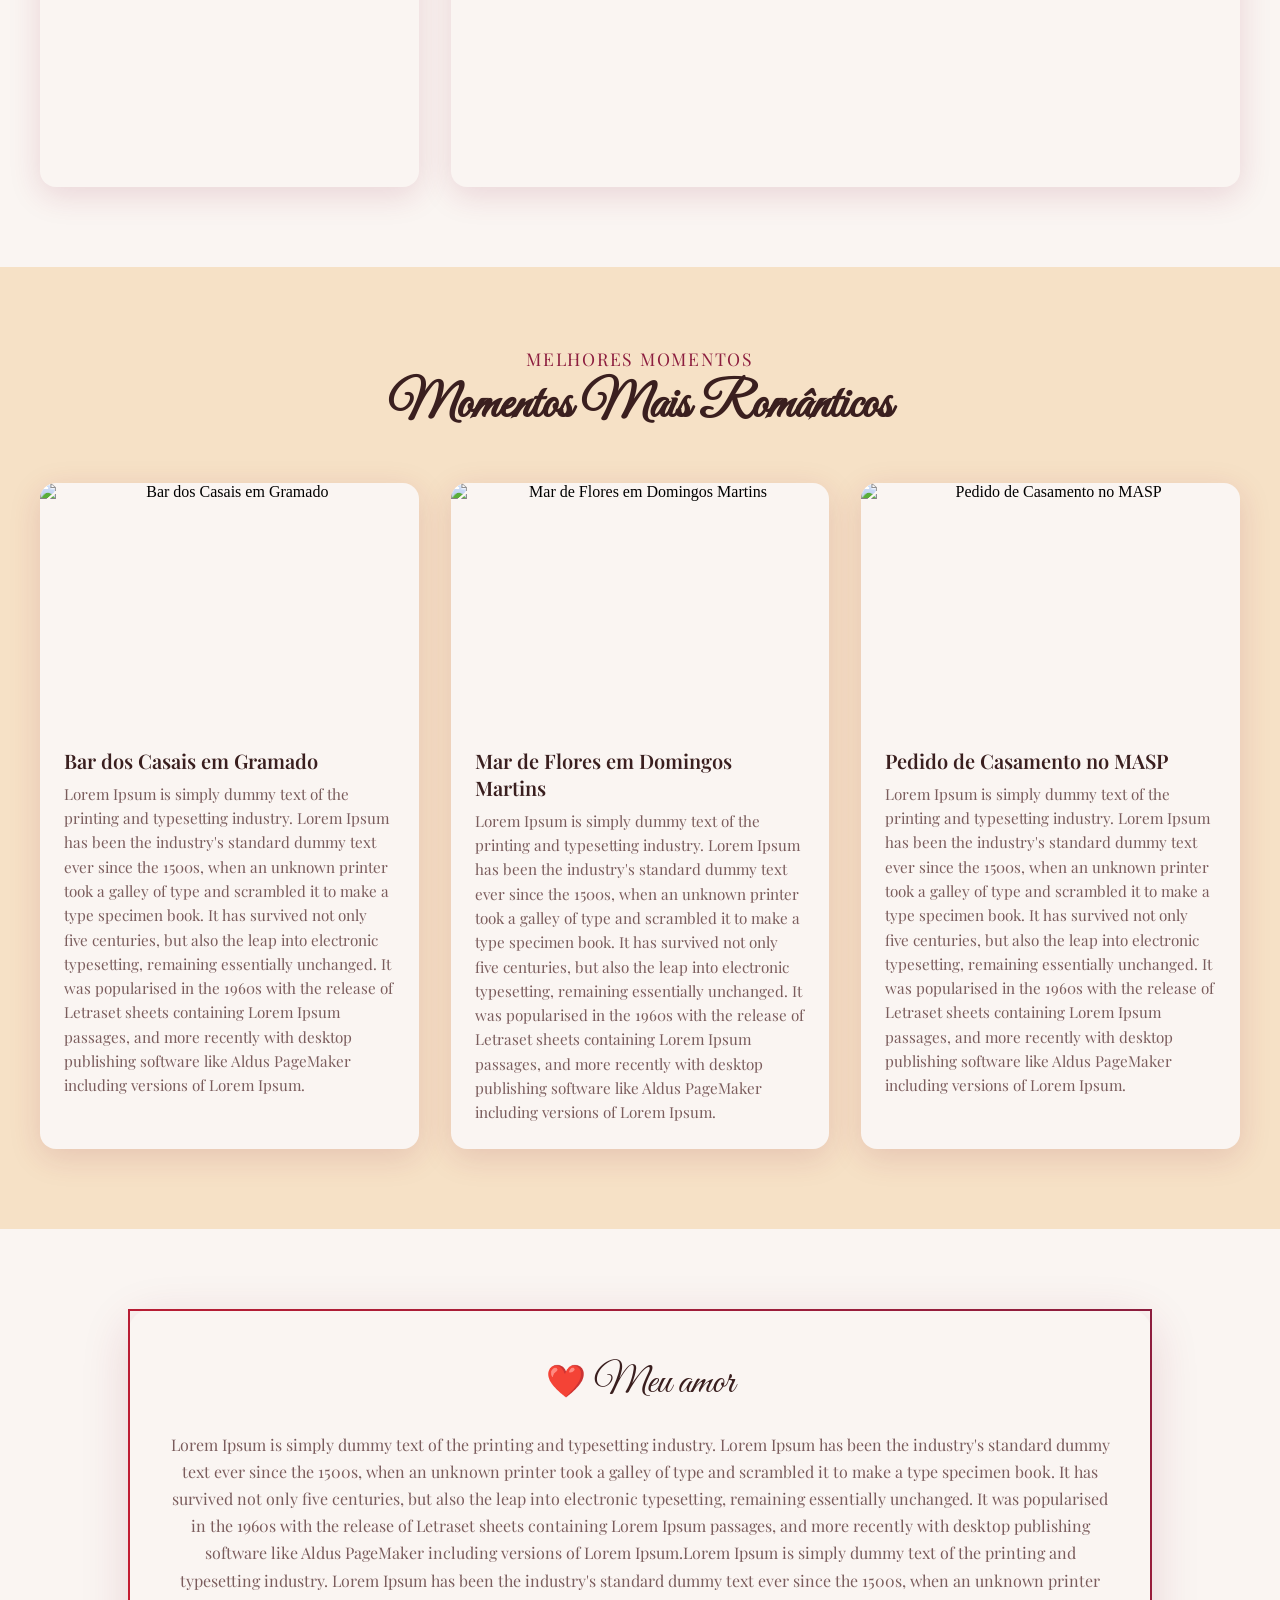
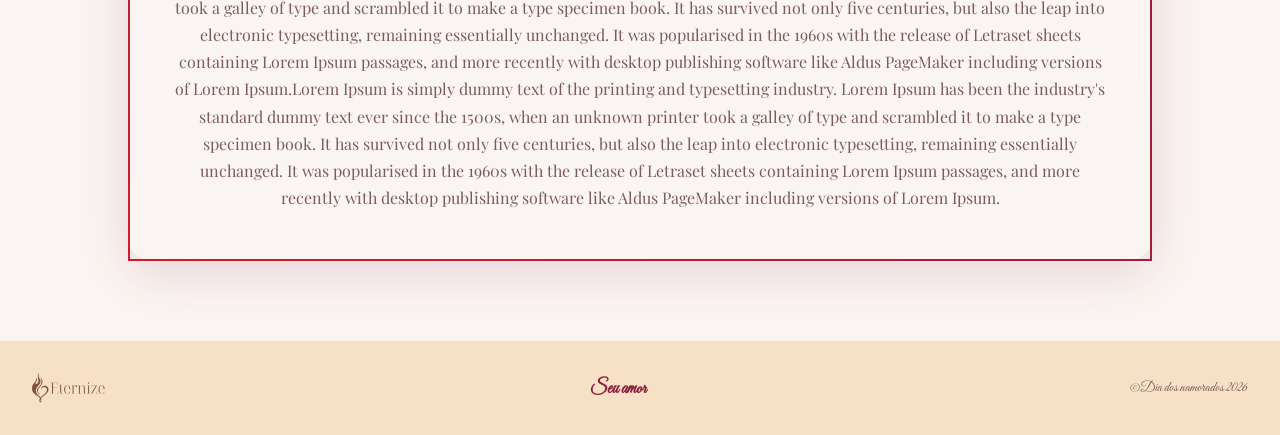
==== commit 7ee9d940: "finalização do template de dia dos namorados. Co-authored-by: Copilot <copilot@github.com>" ====
--- a/templates/namorados.html
+++ b/templates/namorados.html
@@ -7,21 +7,32 @@
 
     <title>Eternize</title>
 
-    <link rel="stylesheet" href="../style.css" />
+    <link rel="stylesheet" href="namorados.css" />
 
     <!-- Favicons -->
     <link rel="apple-touch-icon" sizes="180x180" href="../assets/icon/apple-touch-icon.png" />
     <link rel="icon" type="image/png" sizes="32x32" href="../assets/icon/favicon-32x32.png" />
     <link rel="icon" type="image/png" sizes="16x16" href="../assets/icon/favicon-16x16.png" />
     <link rel="manifest" href="../assets/icon/site.webmanifest" />
+
+    <link rel="preconnect" href="https://fonts.googleapis.com">
+    <link rel="preconnect" href="https://fonts.gstatic.com" crossorigin>
+    <link href="https://fonts.googleapis.com/css2?family=Great+Vibes&family=Playfair+Display:ital,wght@0,400..900;1,400..900&display=swap" rel="stylesheet">
 </head>
 <body>
     <main>
         <section class="hero">
+            <div class="hero-bg">
             <div class="overlay">Um momento de amor</div>
-            <h1>Celebre o <span>amor</span> e a conexão que há entre vocês</h1>
+            <h1>Celebrando o <span>amor</span> e a conexão que há entre nós</h1>
             <p class="hero-subtitle">Descubra uma coleção selecionada de experiências românticas e lembranças atemporais vividas por nós para reacender a chama do afeto e da paixão.</p>
-            <a href="#story">❤️</a>
+            <a href="#story"><button class="btn-icon">
+    <img src="assets/favorite_24dp_E3E3E3_FILL0_wght400_GRAD0_opsz24.svg" class="icon icon-heart" alt="Curtir">
+    <img src="assets/arrow_circle_down_24dp_E3E3E3_FILL0_wght400_GRAD0_opsz24.svg" class="icon icon-arrow" alt="Ir">
+</button>
+</button></a>
+<p class="inst">Clique aqui e viva mais essa emoção</p>
+        </div>
         </section>
 
         <section class="story" id="story">
@@ -32,7 +43,6 @@
                 <div class="card-front"><img src="https://plus.unsplash.com/premium_photo-1670740581591-18fe9341931c?q=80&w=869&auto=format&fit=crop&ixlib=rb-4.1.0&ixid=M3wxMjA3fDB8MHxwaG90by1wYWdlfHx8fGVufDB8fHx8fA%3D%3D" alt="Jantar romântico"></div>
                 <div class="card-back">Um jantar romântico</div>
             </div>
-        </div>
                 <div class="card">
                 <div class="card-front"><img src="https://images.unsplash.com/photo-1518314144686-36a36d62a13c?w=500&auto=format&fit=crop&q=60&ixlib=rb-4.1.0&ixid=M3wxMjA3fDB8MHxzZWFyY2h8MTl8fHZhbGVudGluZXMlMjBkYXl8ZW58MHwwfDB8fHww" alt="Primeiro buquê"></div>
                 <div class="card-back">O primeiro buquê que te dei</div>
@@ -45,8 +55,8 @@
                 <div class="card-front"><img src="https://images.unsplash.com/photo-1484678002699-0e7dc5fa52c2?q=80&w=870&auto=format&fit=crop&ixlib=rb-4.1.0&ixid=M3wxMjA3fDB8MHxwaG90by1wYWdlfHx8fGVufDB8fHx8fA%3D%3D" alt="Padaria de todo domingo"></div>
                 <div class="card-back">Padaria de todo domingo</div>
             </div>
-                <div class="card">
-                <div class="card-front"><img src="assets/spcode-1j3H54xdahpAkNI0q6S89q.jpeg" alt="Nossa música"></div>
+                <div class="card card-music">
+                <div class="card-front"><img src="https://i.ytimg.com/vi/dwOcnhj6m8o/maxresdefault.jpg" alt="Nossa música"></div>
                 <div class="card-back">A nossa música</div>
             </div>
         </div>
--- a/templates/namorados.css
+++ b/templates/namorados.css
@@ -0,0 +1,507 @@
+:root {
+    /* =========================
+       CORES PRINCIPAIS
+    ========================= */
+    /* Cor principal da marca */
+    --color-primary: #cf1c2e;
+    /* Uso: botões principais, links importantes, detalhes de destaque */
+    /* Variação mais escura da cor principal */
+    --color-primary-dark: #bb1d2c;
+    /* Uso: hover de botões, títulos fortes, elementos de contraste */
+    /* Cor secundária elegante */
+    --color-secondary: #8c1d3e;
+    /* Uso: seções especiais, detalhes sofisticados, bordas e ícones */
+    /* ========================
+       CORES DE FUNDO
+    ========================= */
+    /* Fundo principal do site */
+    --color-background: #faf5f2;
+    /* Uso: background geral das páginas */
+    /* Fundo alternativo */
+    --color-background-soft: #f6e1c6;
+    /* Uso: cards, blocos de conteúdo, áreas de destaque suave */
+    /* Fundo delicado */
+    --color-background-pink: #f9c8de;
+    /* Uso: banners românticos, detalhes visuais, seções decorativas */
+    /* =========================
+       TEXTOS
+    ========================= */
+    /* Texto principal */
+    --color-text: #3a1f1f;
+    /* Uso: parágrafos e textos longos */
+    /* Texto em destaque */
+    --color-text-strong: #8c1d3e;
+    /* Uso: títulos, subtítulos e palavras importantes */
+    /* Texto claro */
+    --color-text-light: #faf5f2;
+    /* Uso: textos sobre fundos escuros ou botões */
+    /* Texto suave */
+    --color-text-muted: #7a5c5c;
+    /* Uso: descrições, legendas, textos secundários */
+    /* =========================
+       BOTÕES
+    ========================= */
+    /* Botão principal */
+    --button-primary-bg: #cf1c2e;
+    --button-primary-text: #faf5f2;
+    --button-primary-hover: #bb1d2c;
+    /* Botão secundário */
+    --button-secondary-bg: #8c1d3e;
+    --button-secondary-text: #faf5f2;
+    --button-secondary-hover: #6f1732;
+    /* Botão suave */
+    --button-soft-bg: #f9c8de;
+    --button-soft-text: #8c1d3e;
+    --button-soft-hover: #f6e1c6;
+    /* =========================
+       LINKS
+    ========================= */
+    --link-color: #cf1c2e;
+    --link-hover: #8c1d3e;
+    /* =========================
+       CARDS E CAIXAS
+    ========================= */
+    --card-bg: #faf5f2;
+    --card-bg-soft: #f6e1c6;
+    --card-border: #f9c8de;
+    --card-shadow: rgba(140, 29, 62, 0.15);
+    /* =========================
+       CABEÇALHO E MENU
+    ========================= */
+    --header-bg: #faf5f2;
+    --header-text: #8c1d3e;
+    --menu-link: #8c1d3e;
+    --menu-link-hover: #cf1c2e;
+    /* =========================
+       RODAPÉ
+    ========================= */
+    --footer-bg: #8c1d3e;
+    --footer-text: #faf5f2;
+    --footer-link: #f9c8de;
+    --footer-link-hover: #f6e1c6;
+    /* =========================
+       BORDAS E DIVISORES
+    ========================= */
+    --border-color: #f9c8de;
+    --border-strong: #cf1c2e;
+    --divider-color: #f6e1c6;
+    /* =========================
+       ESTADOS VISUAIS
+    ======================== */
+    --success: #7fa66a;
+    --warning: #d9a441;
+    --error: #bb1d2c;
+    --info: #8c1d3e;
+    /* =========================
+       OVERLAYS E TRANSPARÊNCIAS
+    ========================= */
+    --overlay-dark: rgba(140, 29, 62, 0.65);
+    --overlay-soft: rgba(249, 200, 222, 0.45);
+
+    /* Fonte romântica (destaque) */
+    --font-romantic: 'Great Vibes', cursive;
+    /* Uso: títulos principais, frases, destaques */
+
+    /* Fonte elegante (estrutura) */
+    --font-primary: 'Playfair Display', serif;
+    /* Uso: títulos secundários e textos importantes */
+}
+
+*{
+    margin: 0;
+    padding: 0;
+    box-sizing: border-box;
+}
+
+html, body {
+    scroll-behavior: smooth;
+    overscroll-behavior: none; /* bloqueia o scrool além do conteúdo */
+    scrollbar-width: none; /* esconde a barra (FireFox) */
+}
+/* esconde a barra (Chrome, Safari e Edge) */
+::-webkit-scrollbar {
+  display: none;
+}
+
+.hero {
+    position: relative;
+    width: 100vw;
+    min-height: 100vh;
+    background-image: url('https://images.unsplash.com/photo-1513193563746-fac77a988f8d?q=80&w=847&auto=format&fit=crop&ixlib=rb-4.1.0&ixid=M3wxMjA3fDB8MHxwaG90by1wYWdlfHx8fGVufDB8fHx8fA%3D%3D');
+    background-size: cover;
+    background-position: center;
+    background-repeat: no-repeat;
+    display: flex;
+    align-items: center;
+    justify-content: center;
+    text-align: center;
+}
+
+.hero::before {
+    content: '';
+    position: absolute;
+    inset: 0;
+    background: linear-gradient(180deg, rgba(29, 10, 16, 0.55), rgba(255, 255, 255, 0.08));
+}
+
+.hero-bg {
+    position: relative;
+    z-index: 2;
+    display: flex;
+    flex-direction: column;
+    align-items: center;
+    justify-content: center;
+    background-image: linear-gradient(to right bottom, #ff050570, #ffffff00);
+    width: 100vw;
+    height: 100vh;
+}
+
+.hero h1 {
+    font-family: var(--font-romantic);
+    color: var(--color-text-light);
+    font-size: clamp(3rem, 5vw, 5.2rem);
+    line-height: 1.02;
+    letter-spacing: -0.03em;
+    max-width: 900px;
+}
+
+.hero h1 span {
+    color: var(--border-strong);
+}
+
+.hero-subtitle {
+    color: var(--color-text-light);
+    font-family: var(--font-primary);
+    font-size: clamp(1rem, 1.2vw, 1.15rem);
+    line-height: 1.8;
+    max-width: 720px;
+    opacity: 0.95;
+}
+
+.hero a {
+    position: relative;
+    z-index: 3;
+    display: inline-flex;
+    width: 64px;
+    height: 64px;
+    align-items: center;
+    justify-content: center;
+    border-radius: 50%;
+    background: rgba(255, 255, 255, 0.18);
+    color: var(--color-text-light);
+    text-decoration: none;
+    font-size: 1.8rem;
+    box-shadow: 0 18px 40px rgba(0, 0, 0, 0.2);
+    transition: transform 0.3s ease, background 0.3s ease;
+}
+
+.hero a:hover {
+    transform: translateY(-3px);
+    background: rgba(255, 255, 255, 0.28);
+}
+
+.overlay {
+    background-color: var(--color-primary);
+    color: var(--color-text-light);
+    padding: 0.85rem 1.25rem;
+    border-radius: 999px;
+    font-family: var(--font-primary);
+    font-size: 0.95rem;
+    letter-spacing: 0.02em;
+    text-transform: uppercase;
+    align-self: flex-start ;
+    margin-left: 270px;
+}
+
+.btn-icon {
+    position: relative;
+    width: 40px;
+    height: 40px;
+    border: none;
+    background: none;
+    cursor: pointer;
+}
+
+/* Sobreposição */
+.icon {
+    position: absolute;
+    inset: 0;
+    width: 100%;
+    height: 100%;
+    object-fit: contain;
+
+    transition: opacity 0.3s ease, transform 0.3s ease;
+}
+
+/* Estado inicial */
+.icon-heart {
+    opacity: 1;
+    transform: scale(1);
+}
+
+.icon-arrow {
+    opacity: 0;
+    transform: scale(0.8);
+}
+
+/* Hover */
+.btn-icon:hover .icon-heart {
+    opacity: 0;
+    transform: scale(0.8);
+}
+
+.btn-icon:hover .icon-arrow {
+    opacity: 1;
+    transform: scale(1);
+}
+
+.inst{
+    color: #faf5f2;
+}
+
+/* ===== STORY SECTION ===== */
+.story {
+    padding: 5rem 1.5rem;
+    background: var(--color-background);
+    text-align: center;
+}
+
+.story h3 {
+    color: var(--color-text-strong);
+    font-family: var(--font-primary);
+    font-size: 1.1rem;
+    font-weight: 400;
+    text-transform: uppercase;
+    letter-spacing: 0.1em;
+    margin-bottom: 0.5rem;
+}
+
+.story h2 {
+    color: var(--color-text);
+    font-family: var(--font-romantic);
+    font-size: clamp(2.5rem, 4vw, 4rem);
+    line-height: 1.1;
+    margin-bottom: 3rem;
+}
+
+.container {
+    display: grid;
+    grid-template-columns: repeat(auto-fit, minmax(280px, 1fr));
+    gap: 2rem;
+    max-width: 1200px;
+    margin: 0 auto;
+}
+
+.card {
+    perspective: 1000px;
+    height: 320px;
+    cursor: pointer;
+}
+
+.card-front,
+.card-back {
+    position: absolute;
+    width: 100%;
+    height: 100%;
+    backface-visibility: hidden;
+    border-radius: 16px;
+    overflow: hidden;
+    box-shadow: 0 8px 32px var(--card-shadow);
+    transition: transform 0.6s ease;
+}
+
+.card-front {
+    background: var(--card-bg);
+    display: flex;
+    align-items: center;
+    justify-content: center;
+}
+
+.card-front img {
+    width: 100%;
+    height: 100%;
+    object-fit: cover;
+    transition: transform 0.3s ease;
+}
+
+.card-back {
+    background: var(--color-primary);
+    color: var(--color-text-light);
+    display: flex;
+    align-items: center;
+    justify-content: center;
+    padding: 1.5rem;
+    text-align: center;
+    font-family: var(--font-primary);
+    font-size: 1.2rem;
+    font-weight: 400;
+    transform: rotateY(180deg);
+}
+
+.card:hover .card-front {
+    transform: rotateY(-180deg);
+}
+
+.card:hover .card-back {
+    transform: rotateY(0deg);
+}
+
+.card:hover .card-front img {
+    transform: scale(1.05);
+}
+
+.card-music {
+    grid-column: span 2;
+    height: 320px;
+}
+
+/* ===== EXPERIENCE SECTION ===== */
+.experience {
+    padding: 5rem 1.5rem;
+    background: var(--color-background-soft);
+    text-align: center;
+}
+
+.experience h3 {
+    color: var(--color-text-strong);
+    font-family: var(--font-primary);
+    font-size: 1.1rem;
+    font-weight: 400;
+    text-transform: uppercase;
+    letter-spacing: 0.1em;
+    margin-bottom: 0.5rem;
+}
+
+.experience h2 {
+    color: var(--color-text);
+    font-family: var(--font-romantic);
+    font-size: clamp(2.5rem, 4vw, 4rem);
+    line-height: 1.1;
+    margin-bottom: 3rem;
+}
+
+.exp-container {
+    display: grid;
+    grid-template-columns: repeat(auto-fit, minmax(320px, 1fr));
+    gap: 2rem;
+    max-width: 1200px;
+    margin: 0 auto;
+}
+
+.exp-card {
+    background: var(--card-bg);
+    border-radius: 16px;
+    overflow: hidden;
+    box-shadow: 0 8px 32px var(--card-shadow);
+    transition: transform 0.3s ease, box-shadow 0.3s ease;
+    cursor: pointer;
+}
+
+.exp-card:hover {
+    transform: translateY(-8px);
+    box-shadow: 0 16px 48px var(--card-shadow);
+}
+
+.exp-image {
+    width: 100%;
+    height: 240px;
+    object-fit: cover;
+    display: block;
+}
+
+.exp-title {
+    color: var(--color-text);
+    font-family: var(--font-primary);
+    font-size: 1.25rem;
+    font-weight: 600;
+    margin: 1.5rem 1.5rem 0.5rem;
+    text-align: left;
+}
+
+.exp-subtitle {
+    color: var(--color-text-muted);
+    font-family: var(--font-primary);
+    font-size: 0.95rem;
+    line-height: 1.6;
+    margin: 0 1.5rem 1.5rem;
+    text-align: left;
+}
+
+/* ===== MESSAGE SECTION ===== */
+.message {
+    padding: 5rem 1.5rem;
+    background: var(--color-background);
+    display: flex;
+    justify-content: center;
+    align-items: center;
+    min-height: 60vh;
+}
+
+.message-card {
+    background: var(--card-bg);
+    border-radius: 24px;
+    padding: 3rem 2.5rem;
+    width: 80vw;
+    box-shadow: 0 12px 48px var(--card-shadow);
+    text-align: center;
+    position: relative;
+    border: 2px solid var(--color-primary);
+    border-image: linear-gradient(45deg, var(--color-primary), var(--color-secondary)) 1;
+}
+
+.heart {
+    display: none; /* Removido, coração agora no título */
+}
+
+.message-title {
+    color: var(--color-text);
+    font-family: var(--font-romantic);
+    font-size: 2.5rem;
+    margin-bottom: 1.5rem;
+    line-height: 1.2;
+    position: relative;
+}
+
+.message-title::before {
+    content: '❤️';
+    font-size: 2rem;
+    margin-right: 0.5rem;
+    vertical-align: middle;
+}
+
+.message-subtitle {
+    color: var(--color-text-muted);
+    font-family: var(--font-primary);
+    font-size: 1rem;
+    line-height: 1.7;
+    margin: 0;
+}
+
+/* ===== FOOTER ===== */
+footer {
+    background: var(--color-background-soft);
+    padding: 2rem 2rem;
+    display: flex;
+    justify-content: space-between;
+    align-items: center;
+    font-family: var(--font-romantic);
+    font-size: 1.7rem;
+    color: var(--color-text-strong);
+    border-top: 1px solid var(--color-border);
+}
+
+footer h6 {
+    margin: 0;
+    font-weight: 600;
+}
+
+footer p {
+    margin: 0;
+    font-size: 0.9rem;
+    color: var(--color-text-muted);
+}
+
+footer img {
+    height: 30px;
+    width: auto;
+}
